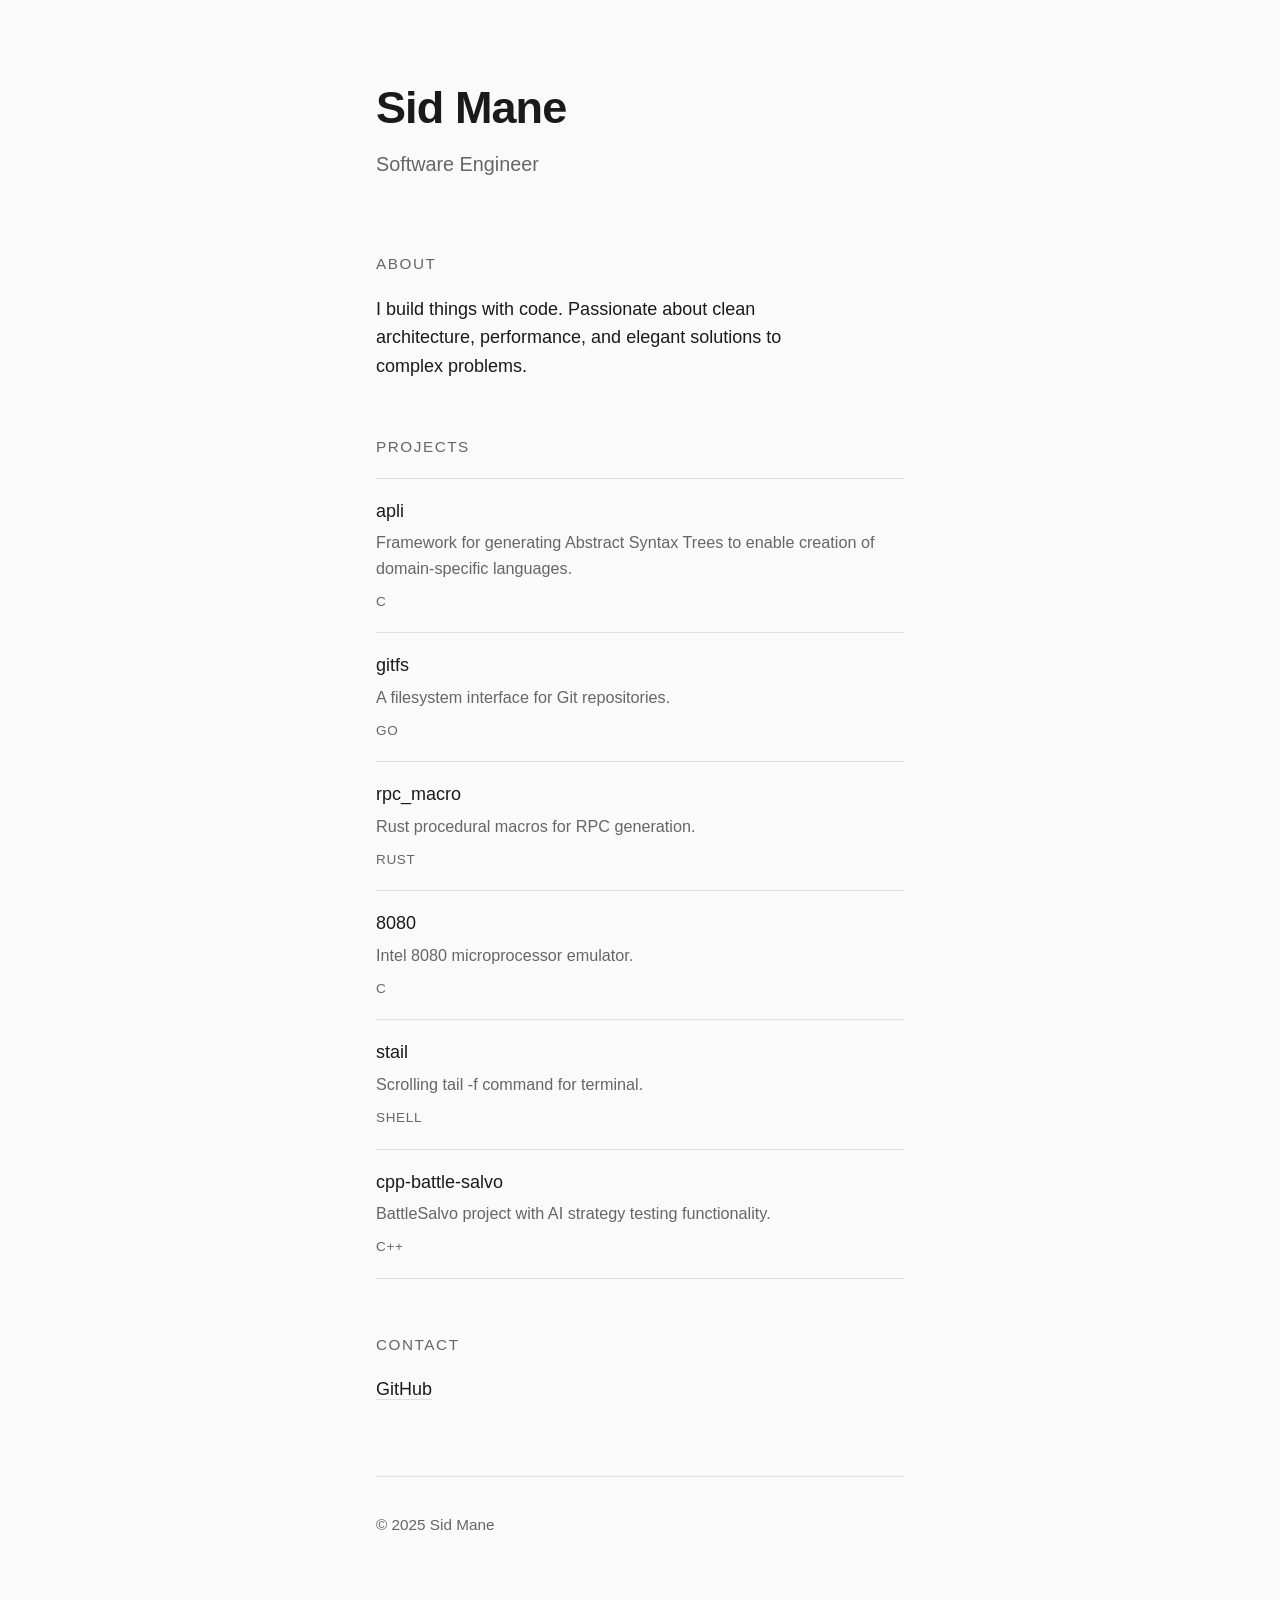
==== static/index.html @ 7f2acb95 "a simple static webserver" ====
<!DOCTYPE html>
<html lang="en">
<head>
    <meta charset="UTF-8">
    <meta name="viewport" content="width=device-width, initial-scale=1.0">
    <title>Sid Mane | Portfolio</title>
    <link rel="stylesheet" href="style.css">
</head>
<body>
    <main>
        <header>
            <h1>Sid Mane</h1>
            <p class="tagline">Software Engineer</p>
        </header>

        <section class="about">
            <h2>About</h2>
            <p>
                I build things with code. Passionate about clean architecture,
                performance, and elegant solutions to complex problems.
            </p>
        </section>

        <section class="projects">
            <h2>Projects</h2>
            <ul>
                <li>
                    <a href="https://github.com/squidscode/apli">
                        <strong>apli</strong>
                        <span>Framework for generating Abstract Syntax Trees to enable creation of domain-specific languages.</span>
                        <em>C</em>
                    </a>
                </li>
                <li>
                    <a href="https://github.com/squidscode/gitfs">
                        <strong>gitfs</strong>
                        <span>A filesystem interface for Git repositories.</span>
                        <em>Go</em>
                    </a>
                </li>
                <li>
                    <a href="https://github.com/squidscode/rpc_macro">
                        <strong>rpc_macro</strong>
                        <span>Rust procedural macros for RPC generation.</span>
                        <em>Rust</em>
                    </a>
                </li>
                <li>
                    <a href="https://github.com/squidscode/8080">
                        <strong>8080</strong>
                        <span>Intel 8080 microprocessor emulator.</span>
                        <em>C</em>
                    </a>
                </li>
                <li>
                    <a href="https://github.com/squidscode/stail">
                        <strong>stail</strong>
                        <span>Scrolling tail -f command for terminal.</span>
                        <em>Shell</em>
                    </a>
                </li>
                <li>
                    <a href="https://github.com/squidscode/cpp-battle-salvo">
                        <strong>cpp-battle-salvo</strong>
                        <span>BattleSalvo project with AI strategy testing functionality.</span>
                        <em>C++</em>
                    </a>
                </li>
            </ul>
        </section>

        <section class="contact">
            <h2>Contact</h2>
            <p>
                <a href="https://github.com/squidscode">GitHub</a>
            </p>
        </section>

        <footer>
            <p>&copy; 2025 Sid Mane</p>
        </footer>
    </main>
</body>
</html>
---- static/style.css ----
*, *::before, *::after {
    box-sizing: border-box;
    margin: 0;
    padding: 0;
}

:root {
    --bg: #fafafa;
    --text: #1a1a1a;
    --muted: #666;
    --accent: #333;
    --border: #e0e0e0;
}

@media (prefers-color-scheme: dark) {
    :root {
        --bg: #111;
        --text: #f0f0f0;
        --muted: #999;
        --accent: #ccc;
        --border: #333;
    }
}

html {
    font-size: 18px;
}

body {
    font-family: -apple-system, BlinkMacSystemFont, "Segoe UI", Roboto, "Helvetica Neue", sans-serif;
    background: var(--bg);
    color: var(--text);
    line-height: 1.6;
    min-height: 100vh;
}

main {
    max-width: 600px;
    margin: 0 auto;
    padding: 4rem 2rem;
}

header {
    margin-bottom: 4rem;
}

h1 {
    font-size: 2.5rem;
    font-weight: 600;
    letter-spacing: -0.02em;
    margin-bottom: 0.25rem;
}

.tagline {
    color: var(--muted);
    font-size: 1.1rem;
}

h2 {
    font-size: 0.85rem;
    font-weight: 500;
    text-transform: uppercase;
    letter-spacing: 0.1em;
    color: var(--muted);
    margin-bottom: 1rem;
}

section {
    margin-bottom: 3rem;
}

.about p {
    max-width: 45ch;
}

.projects ul {
    list-style: none;
}

.projects li {
    border-bottom: 1px solid var(--border);
}

.projects li:first-child {
    border-top: 1px solid var(--border);
}

.projects a {
    display: block;
    padding: 1rem 0;
    text-decoration: none;
    color: inherit;
    transition: opacity 0.2s;
}

.projects a:hover {
    opacity: 0.7;
}

.projects strong {
    display: block;
    font-weight: 500;
    margin-bottom: 0.25rem;
}

.projects span {
    display: block;
    color: var(--muted);
    font-size: 0.9rem;
}

.projects em {
    display: inline-block;
    margin-top: 0.5rem;
    font-style: normal;
    font-size: 0.75rem;
    color: var(--muted);
    text-transform: uppercase;
    letter-spacing: 0.05em;
}

.contact a {
    color: var(--text);
    text-decoration: none;
    border-bottom: 1px solid var(--border);
    transition: border-color 0.2s;
}

.contact a:hover {
    border-color: var(--text);
}

footer {
    margin-top: 4rem;
    padding-top: 2rem;
    border-top: 1px solid var(--border);
}

footer p {
    color: var(--muted);
    font-size: 0.85rem;
}
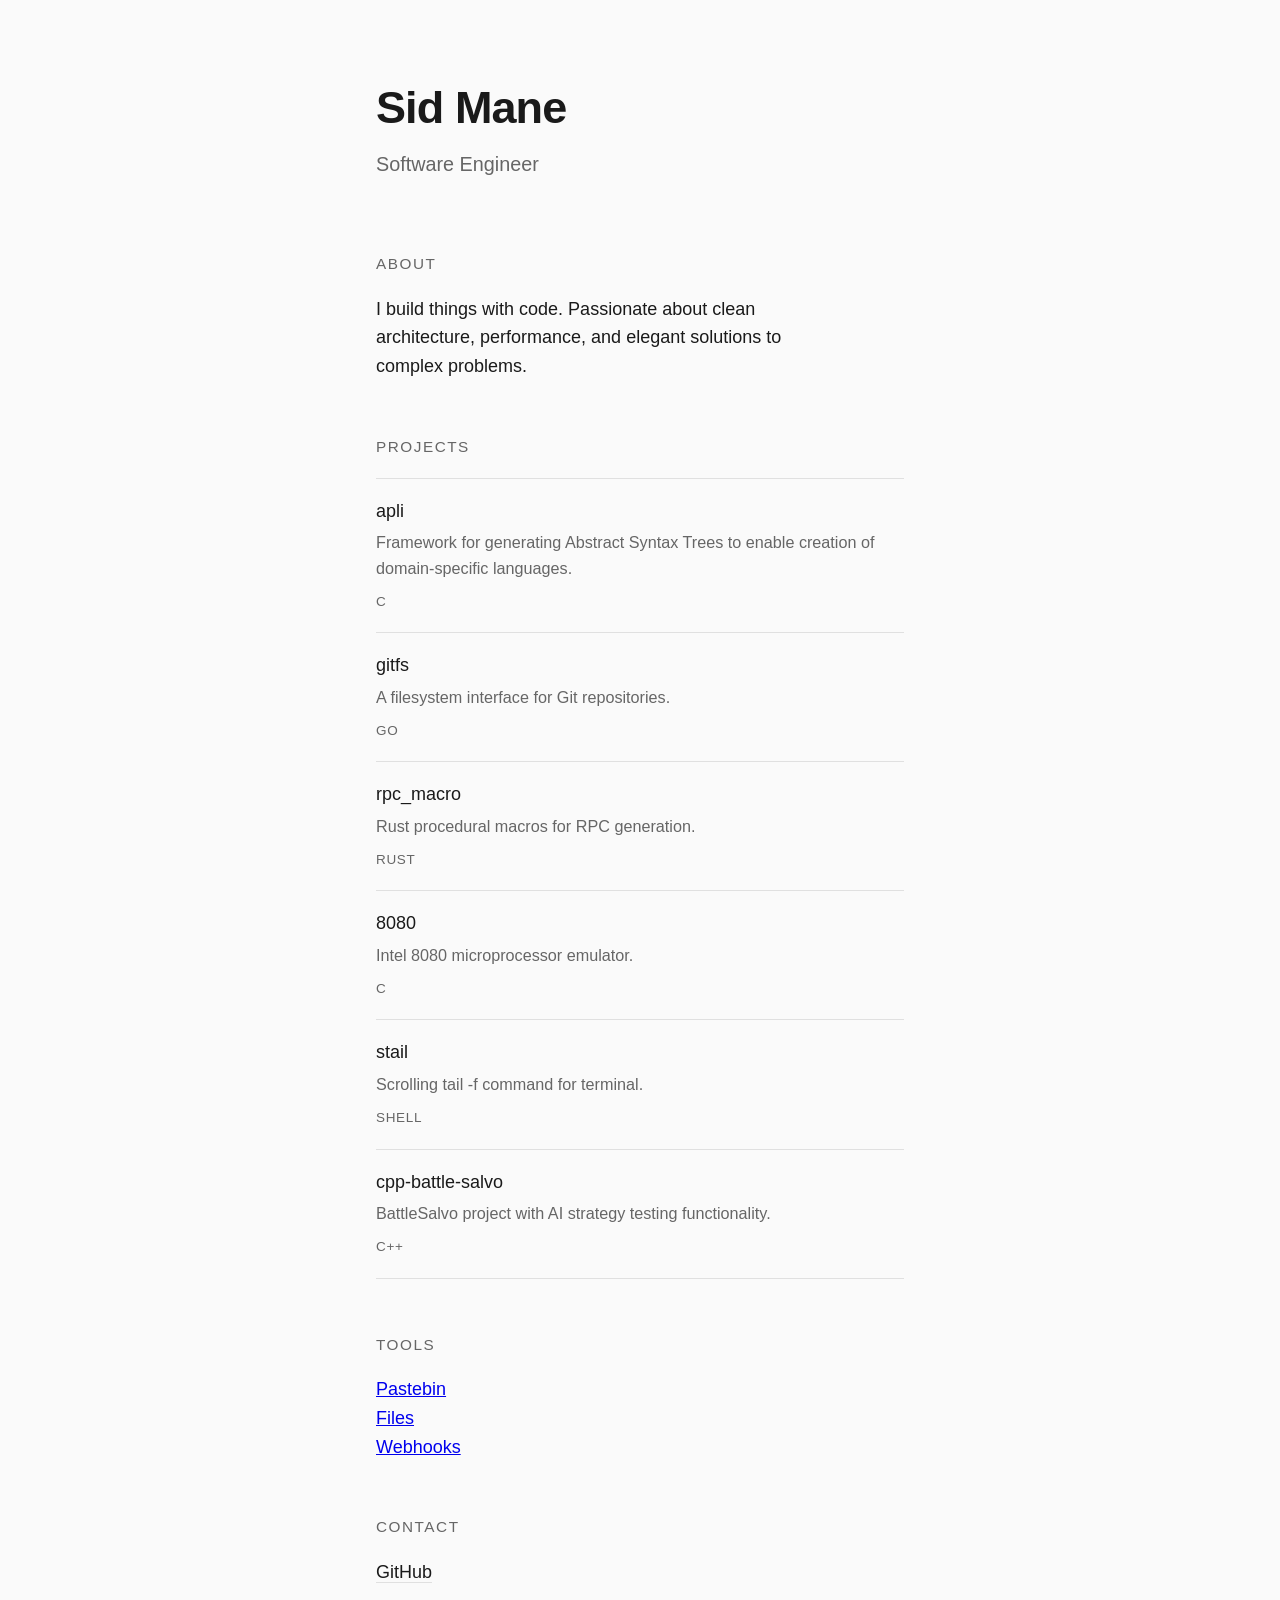
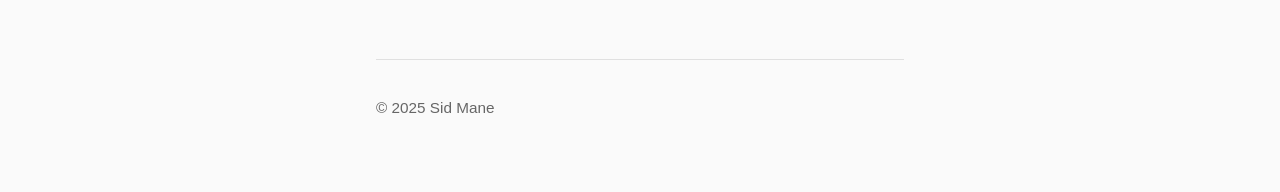
==== commit 2946d523: "claude" ====
--- a/static/index.html
+++ b/static/index.html
@@ -69,6 +69,13 @@
             </ul>
         </section>
 
+        <section class="tools">
+            <h2>Tools</h2>
+            <p><a href="/pastebin">Pastebin</a></p>
+            <p><a href="/files">Files</a></p>
+            <p><a href="/webhooks">Webhooks</a></p>
+        </section>
+
         <section class="contact">
             <h2>Contact</h2>
             <p>
